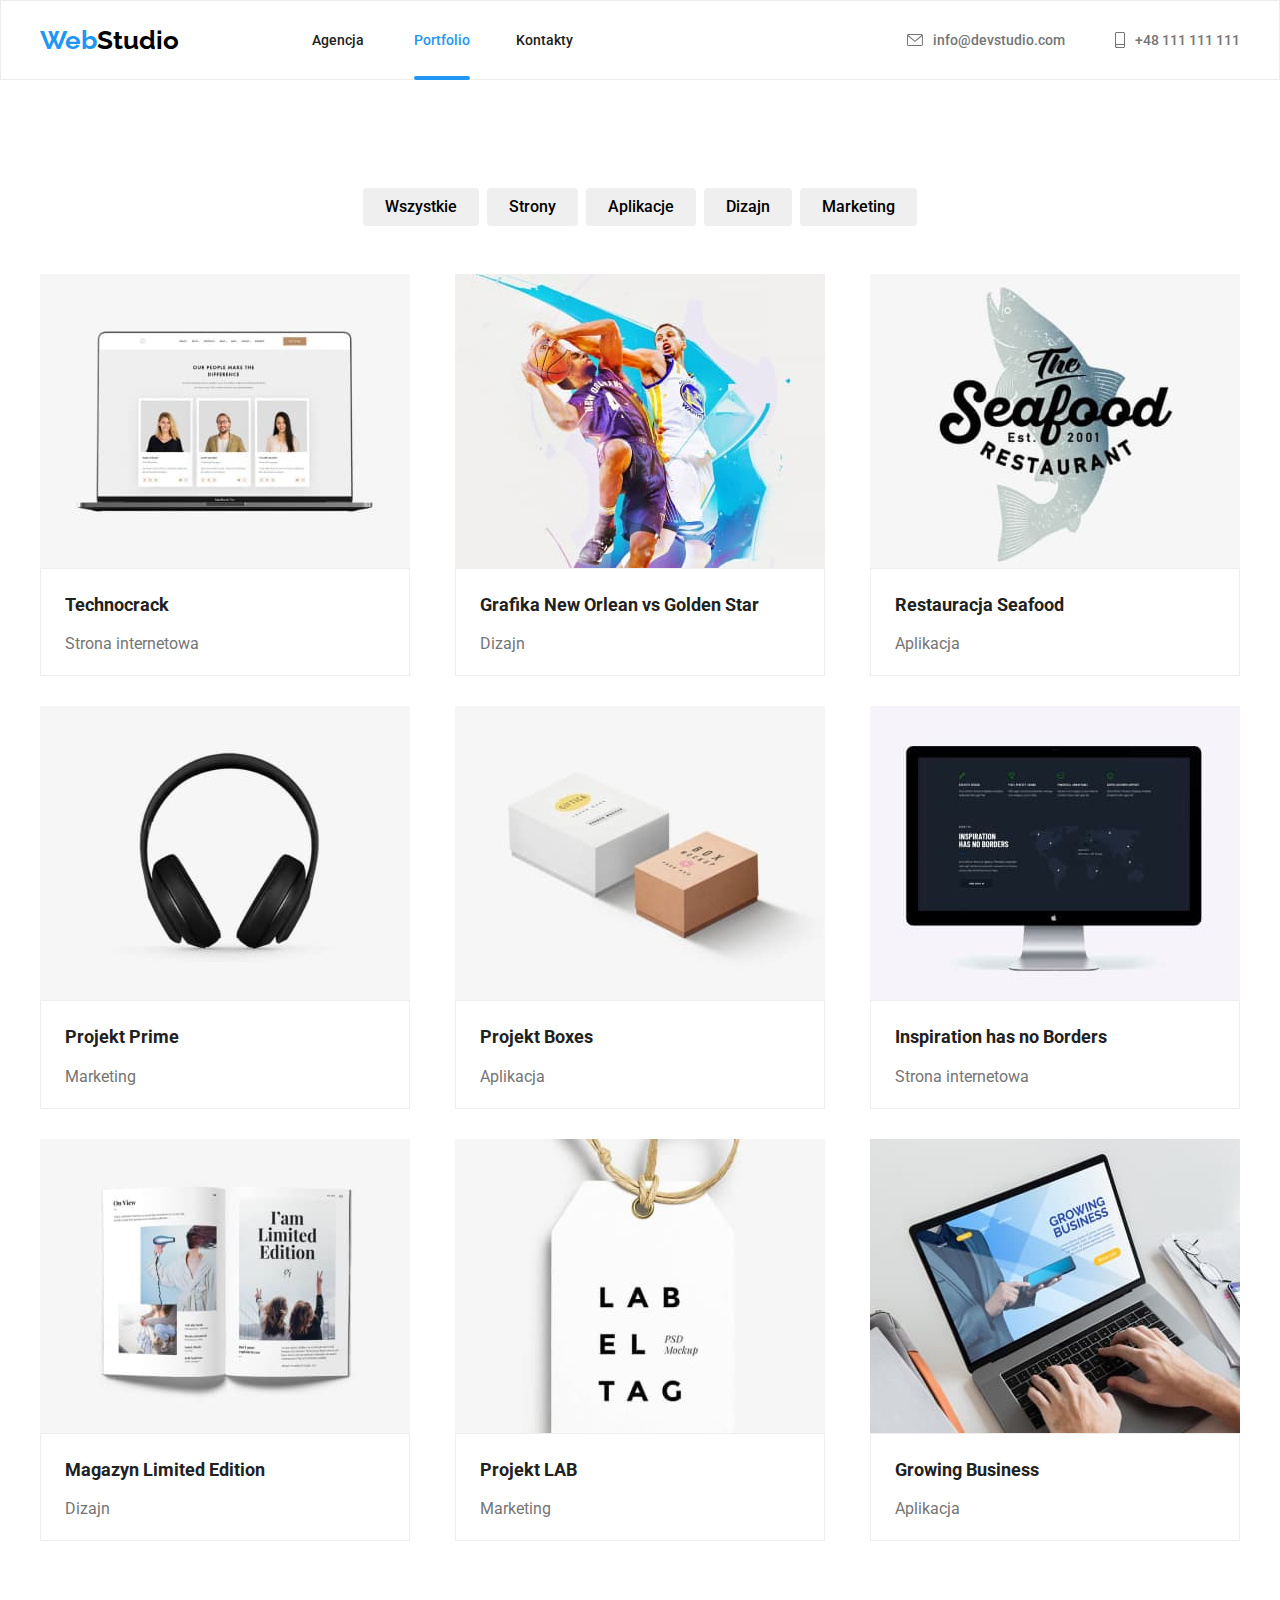
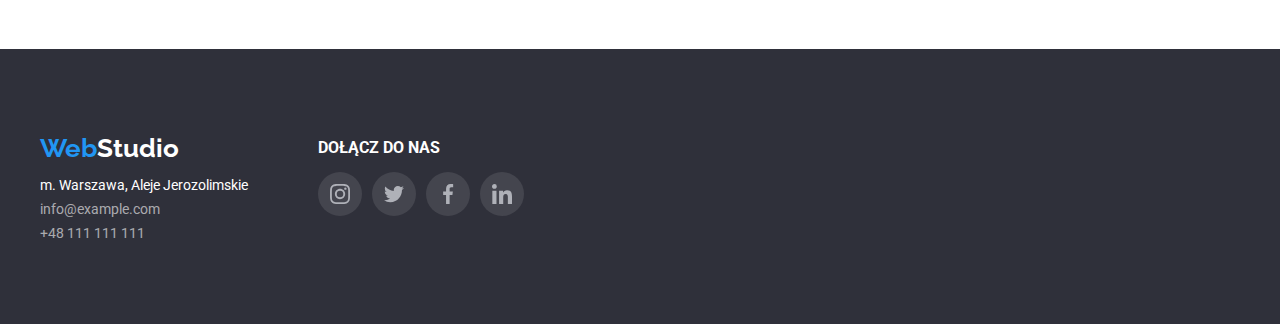
==== portfolio.html @ 08c07ef7 "pierwszy commit" ====
<!DOCTYPE html>
<html lang="pl">
  <head>
    <meta charset="UTF-8" />
    <meta http-equiv="X-UA-Compatible" content="IE=edge" />
    <meta name="viewport" content="width=device-width, initial-scale=1.0" />
    <title>Zadanie domowe #6</title>
    <link rel="preconnect" href="https://fonts.googleapis.com" />
    <link rel="preconnect" href="https://fonts.gstatic.com" crossorigin />
    <link
      href="https://fonts.googleapis.com/css2?family=Raleway:wght@700&family=Roboto:wght@400;500;700;900&display=swap"
      rel="stylesheet" />
    <link href="css/modern-normalize.css" rel="stylesheet" />
    <link href="css/styles.css" rel="stylesheet" />
  </head>

  <body>
    <header class="menu">
      <!--Menu-->
      <div class="container">
        <section class="spacing-header">
          <nav>
            <a class="website-logo" href="index.html">
              <span class="brand-color-logo">Web</span>Studio</a
            >
            <ul class="navigation-list">
              <li class="nav-list-item">
                <a class="nav-link" href="index.html">Agencja</a>
              </li>
              <li class="nav-list-item">
                <a class="nav-link current" href="portfolio.html">Portfolio</a>
              </li>
              <li class="nav-list-item">
                <a class="nav-link" href="#">Kontakty</a>
              </li>
            </ul>
          </nav>
          <ul class="header-contact">
            <li class="header-contact-item">
              <a class="info-header" href="mailto:info@devstudio.com"
                ><svg class="icon-header" width="16" height="12">
                  <use href="images/icons.svg#icon-envelope"></use></svg
                >info@devstudio.com</a
              >
            </li>
            <li class="header-contact-item">
              <a class="info-header" href="tel:+48111111111"
                ><svg class="icon-header" width="10" height="16">
                  <use href="images/icons.svg#icon-smartphone"></use></svg
                >+48 111 111 111</a
              >
            </li>
          </ul>
        </section>
      </div>
    </header>
    <main class="background-main">
      <!--Portfolio-->
      <div class="section">
        <div class="container">
          <div>
            <ul class="spacing-portfolio-select">
              <li>
                <button class="portfolio-select" type="button">
                  Wszystkie
                </button>
              </li>
              <li>
                <button class="portfolio-select" type="button">Strony</button>
              </li>
              <li>
                <button class="portfolio-select" type="button">
                  Aplikacje
                </button>
              </li>
              <li>
                <button class="portfolio-select" type="button">Dizajn</button>
              </li>
              <li>
                <button class="portfolio-select" type="button">
                  Marketing
                </button>
              </li>
            </ul>
          </div>
          <section>
            <ul class="spacing-portfolio-main">
              <li class="portfolio-main-item">
                <div class="overlay">
                  <p>
                    Technocrack jest popularną platformą wykorzystywaną do
                    rozpowszechniania koronawirusa. Firmy wykorzystują tę
                    platformę do celów szpiegowskich i ataków na
                    niezabezpieczone serwery konkurencji
                  </p>
                </div>
                <img
                  src="images/everything/technocrack.jpg"
                  alt="laptop displaying a website"
                  width="370"
                  height="294" />
                <div class="portfolio-description">
                  <h3 class="portfolio-name">Technocrack</h3>
                  <p class="portfolio-type">Strona internetowa</p>
                </div>
              </li>
              <li class="portfolio-main-item">
                <div class="overlay">
                  <p>
                    Technocrack jest popularną platformą wykorzystywaną do
                    rozpowszechniania koronawirusa. Firmy wykorzystują tę
                    platformę do celów szpiegowskich i ataków na
                    niezabezpieczone serwery konkurencji
                  </p>
                </div>
                <img
                  src="images/everything/new-orlean-vs-golden-star.jpg"
                  alt="two basketball players"
                  width="370"
                  height="294" />
                <div class="portfolio-description">
                  <h3 class="portfolio-name">
                    Grafika New Orlean vs Golden Star
                  </h3>
                  <p class="portfolio-type">Dizajn</p>
                </div>
              </li>
              <li class="portfolio-main-item">
                <div class="overlay">
                  <p>
                    Technocrack jest popularną platformą wykorzystywaną do
                    rozpowszechniania koronawirusa. Firmy wykorzystują tę
                    platformę do celów szpiegowskich i ataków na
                    niezabezpieczone serwery konkurencji
                  </p>
                </div>
                <img
                  src="images/everything/seafood.jpg"
                  alt="logo on top of a fish"
                  width="370"
                  height="294" />
                <div class="portfolio-description">
                  <h3 class="portfolio-name">Restauracja Seafood</h3>
                  <p class="portfolio-type">Aplikacja</p>
                </div>
              </li>
              <li class="portfolio-main-item">
                <div class="overlay">
                  <p>
                    Technocrack jest popularną platformą wykorzystywaną do
                    rozpowszechniania koronawirusa. Firmy wykorzystują tę
                    platformę do celów szpiegowskich i ataków na
                    niezabezpieczone serwery konkurencji
                  </p>
                </div>
                <img
                  src="images/everything/prime.jpg"
                  alt="black headphones"
                  width="370"
                  height="294" />
                <div class="portfolio-description">
                  <h3 class="portfolio-name">Projekt Prime</h3>
                  <p class="portfolio-type">Marketing</p>
                </div>
              </li>
              <li class="portfolio-main-item">
                <div class="overlay">
                  <p>
                    Technocrack jest popularną platformą wykorzystywaną do
                    rozpowszechniania koronawirusa. Firmy wykorzystują tę
                    platformę do celów szpiegowskich i ataków na
                    niezabezpieczone serwery konkurencji
                  </p>
                </div>
                <img
                  src="images/everything/boxes.jpg"
                  alt="white and brown box"
                  width="370"
                  height="294" />
                <div class="portfolio-description">
                  <h3 class="portfolio-name">Projekt Boxes</h3>
                  <p class="portfolio-type">Aplikacja</p>
                </div>
              </li>
              <li class="portfolio-main-item">
                <div class="overlay">
                  <p>
                    Technocrack jest popularną platformą wykorzystywaną do
                    rozpowszechniania koronawirusa. Firmy wykorzystują tę
                    platformę do celów szpiegowskich i ataków na
                    niezabezpieczone serwery konkurencji
                  </p>
                </div>
                <img
                  src="images/everything/inspiration-has-no-borders.jpg"
                  alt="monitor displaying a website"
                  width="370"
                  height="294" />
                <div class="portfolio-description">
                  <h3 class="portfolio-name">Inspiration has no Borders</h3>
                  <p class="portfolio-type">Strona internetowa</p>
                </div>
              </li>
              <li class="portfolio-main-item">
                <div class="overlay">
                  <p>
                    Technocrack jest popularną platformą wykorzystywaną do
                    rozpowszechniania koronawirusa. Firmy wykorzystują tę
                    platformę do celów szpiegowskich i ataków na
                    niezabezpieczone serwery konkurencji
                  </p>
                </div>
                <img
                  src="images/everything/limited-Edition.jpg"
                  alt="opened magazine"
                  width="370"
                  height="294" />
                <div class="portfolio-description">
                  <h3 class="portfolio-name">Magazyn Limited Edition</h3>
                  <p class="portfolio-type">Dizajn</p>
                </div>
              </li>
              <li class="portfolio-main-item">
                <div class="overlay">
                  <p>
                    Technocrack jest popularną platformą wykorzystywaną do
                    rozpowszechniania koronawirusa. Firmy wykorzystują tę
                    platformę do celów szpiegowskich i ataków na
                    niezabezpieczone serwery konkurencji
                  </p>
                </div>
                <img
                  src="images/everything/lab.jpg"
                  alt="large wide tag"
                  width="370"
                  height="294" />
                <div class="portfolio-description">
                  <h3 class="portfolio-name">Projekt LAB</h3>
                  <p class="portfolio-type">Marketing</p>
                </div>
              </li>
              <li class="portfolio-main-item">
                <div class="overlay">
                  <p>
                    Technocrack jest popularną platformą wykorzystywaną do
                    rozpowszechniania koronawirusa. Firmy wykorzystują tę
                    platformę do celów szpiegowskich i ataków na
                    niezabezpieczone serwery konkurencji
                  </p>
                </div>
                <img
                  src="images/everything/growing-business.jpg"
                  alt="hands writing on a laptop"
                  width="370"
                  height="294" />
                <div class="portfolio-description">
                  <h3 class="portfolio-name">Growing Business</h3>
                  <p class="portfolio-type">Aplikacja</p>
                </div>
              </li>
            </ul>
          </section>
        </div>
      </div>
    </main>

    <footer class="background-footer">
      <div class="container wrapper">
        <!--Dane kontaktowe, wstawiłem podkreślenie do maila jako że w naszej wersji szablonu z Figmy jest on obecny, ale widziałem w pokazywanej na wykładzie wersji go nie ma-->
        <address>
          <ul class="spacing-footer">
            <li>
              <a href="index.html" class="website-logo-footer">
                <span class="brand-color-logo">Web</span
                ><span class="alternate-logo-color">Studio</span></a
              >
            </li>
            <li>
              <a
                class="info-footer-location"
                href="https://goo.gl/maps/Q5S3VX1AJdWTQytPA"
                target="_blank"
                >m. Warszawa, Aleje Jerozolimskie</a
              >
            </li>
            <li>
              <a class="info-footer" href="mailto:info@example.com"
                >info@example.com</a
              >
            </li>
            <li>
              <a class="info-footer" href="tel:+48111111111">+48 111 111 111</a>
            </li>
          </ul>
        </address>
        <div class="social-media-list-footer">
          <h3 class="join-us">Dołącz do nas</h3>
          <ul class="social-media-list-items">
            <li class="social-media-item-footer">
              <svg class="social-media-icon" width="20" height="20">
                <use href="images/icons.svg#icon-instagram"></use>
              </svg>
            </li>
            <li class="social-media-item-footer">
              <svg class="social-media-icon" width="20" height="20">
                <use href="images/icons.svg#icon-twitter"></use>
              </svg>
            </li>
            <li class="social-media-item-footer">
              <svg class="social-media-icon" width="20" height="20">
                <use href="images/icons.svg#icon-facebook"></use>
              </svg>
            </li>
            <li class="social-media-item-footer">
              <svg class="social-media-icon" width="20" height="20">
                <use href="images/icons.svg#icon-linkedin"></use>
              </svg>
            </li>
          </ul>
        </div>
      </div>
    </footer>
  </body>
</html>
---- css/styles.css ----
* {
  box-sizing: border-box;
}
/*To zadanie było czystym chaosem. O ile efekt osiągnałem to mam wątpliwości co do zastonowanej do niego medody*/
:root {
  /*Nie wpisałem tu kolorów białego i czarnego jako, że się je szybciej wpisuje niż pozostałe i pojawiają się tylko kilka razy na całej stronie. Czy lepiej jednak wpisywać tu każdy kolor?*/
  --brand-color: rgb(33, 150, 243, 100%);
  --brand-color-opaque: rgb(33, 150, 243, 90%);
  --text-color: rgb(33, 33, 33, 100%);
  --background-color: rgb(47, 48, 58, 100%);
  --hero-background: rgb(47, 48, 58, 40%);
  --info-color: rgb(117, 117, 117, 100%);
  --info-footer-color: rgb(255, 255, 255, 60%);
  --group-color: rgb(245, 244, 250, 100%);
  --icon-color: rgb(175, 177, 184, 100%);
  --transition-delay: cubic-bezier(0.4, 0, 0.2, 1) 250ms;
  --animation: YouSpinMeRoundNow 4s cubic-bezier(0.4, 0, 0.2, 1) 250ms 1 both;
}
body {
  font-family: "Roboto", sans-serif;
  color: var(--text-color);
  font-size: 14px;
  background-color: #e5e5e5;
  margin: 0;
  padding: 0;
}

li {
  list-style: none;
}
.section {
  padding-top: 94px;
  padding-bottom: 94px;
}
/*W kryteriach jest napisane że ma być 1200px, ale na stronie jest 1170px.
To sprawia że trzeba brać poprawkę na wszystkie poziome marginy, bo inaczej elementy na
stronie nie ułożą się tak jak trzeba.*/
.container {
  width: 1200px;
  margin: auto;
}
/*Logo WebStudio*/
.website-logo {
  font-family: "Raleway", sans-serif;
  font-size: 26px;
  font-weight: 700;
  line-height: 1.95;
  color: black;
  text-decoration: none;
  margin-right: 93px;
  transition: var(--transition-delay);
}
.website-logo-footer {
  font-family: "Raleway", sans-serif;
  font-size: 26px;
  font-weight: 700;
  line-height: 1.95;
  color: black;
  text-decoration: none;
  font-style: normal;
  transition: var(--transition-delay);
}
.alternate-logo-color {
  color: white;
}
.brand-color-logo {
  color: var(--brand-color);
}
/*Header*/
.menu {
  height: 80px;
  border: #ececec 1px solid;
  background-color: white;
  display: flex;
  align-items: center;
}
nav {
  display: inline-flex;
  align-items: center;
}
.spacing-header {
  display: flex;
  align-items: center;
  justify-content: space-between;
}
.navigation-list {
  display: inline-flex;
}
.nav-list-item {
  padding-right: 46px;
  display: inline-flex;
}
.nav-list-item:last-child {
  padding-right: 0;
}
.nav-link {
  font-weight: 500;
  text-decoration: none;
  color: var(--text-color);
}
.header-contact {
  display: inline-flex;
}
.header-contact-item {
  display: inline-flex;
}
/*Autosprawdzanie wywala błąd jak pisze się currentcolor zamiast currentColor, ale ma być bez wielkich liter, a VSC też domyślnie proponuje z małej litery*/
.icon-header {
  margin-right: 10px;
  --color1: currentcolor;
  --color2: currentcolor;
}

header section ul li:first-child {
  padding-right: 50px;
}

.info-header {
  color: var(--info-color);
  text-decoration: none;
  font-weight: 500;
  line-height: 1.5;
  height: 16px;
  display: inline-flex;
  align-items: center;
}

.hero-header {
  font-size: 44px;
  font-weight: 900;
  letter-spacing: 2.5px;
  line-height: 1.36;
  color: white;
  margin-left: 252px;
  margin-right: 252px;

  text-transform: uppercase;
  /*Z uwagi na to że container w figmie jest odrobinę mniejszy, nie jestem w stanie wycentrować elementów przy wykorzystaniu tych samych wartości marginesów.*/
}
.hero-select {
  font-weight: 700;
  font-size: 16px;
  line-height: 1.88;
  cursor: pointer;
  width: 200px;
  height: 50px;
  border: none;
  border-radius: 4px;
  transition: var(--transition-delay);
}

.hero-background {
  background: linear-gradient(rgba(47, 48, 58, 0.4), rgba(47, 48, 58, 0.4)),
    url(../images/herobackground/effectivesolutions.jpg);
  background-size: cover;
  height: 600px;
  display: flex;
  align-items: center;
}

.hero-spacing {
  text-align: center;
}
/*Nie byłem pewien jak sprawić by logo na dole po najechaniu zmieniało kolor na niebieski oraz zachowało swój biały kolor bez nadawania mu osobnej klasy */
a:hover,
a:focus,
a:active,
.website-logo:hover,
.website-logo:focus,
.website-logo:active,
.alternate-logo-color:hover,
.alternate-logo-color:focus,
.alternate-logo-color:active {
  color: var(--brand-color);
  transition: var(--transition-delay);
}
.current {
  color: var(--brand-color);
  position: relative;
}
.current::after {
  display: block;
  content: "";
  position: absolute;
  top: 44px;
  width: 100%;
  height: 4px;
  border-radius: 2px;
  background-color: var(--brand-color);
}
/*Przyciski*/
button:hover,
button:focus,
button:active {
  background-color: var(--brand-color);
  color: white;
  transition: var(--transition-delay);
}

.social-media-item:hover,
.social-media-item:focus,
.social-media-item-footer:hover,
.social-media-item-footer:focus,
.social-media-item-footer:active {
  border-radius: 50%;
  --color4: white;
  background-color: var(--brand-color);
  cursor: pointer;
  transition: var(--transition-delay);
}
.social-media-item:active {
  filter: drop-shadow(0px 4px 4px rgba(0, 0, 0, 0.25));
  background-color: white;
  --color4: var(--icon-color);
  border-radius: 50%;
}
.our-clients-icon:hover,
.our-clients-icon:focus,
.our-clients-icon:active {
  --color2: var(--brand-color);
  --color4: var(--brand-color);
  border-color: var(--brand-color);
  cursor: pointer;
  transition: var(--transition-delay);
}
.portfolio-select:hover,
.portfolio-select:focus,
.portfolio-select:active {
  box-shadow: 0px 3px 1px rgba(0, 0, 0, 0.1), 0px 1px 2px rgba(0, 0, 0, 0.08),
    0px 2px 2px rgba(0, 0, 0, 0.12);
  border-radius: 4px;
  transition: var(--transition-delay);
}
.portfolio-main-item:hover,
.portfolio-main-item:focus,
.portfolio-main-item:active {
  box-shadow: 0px 1px 1px rgba(0, 0, 0, 0.12), 0px 4px 4px rgba(0, 0, 0, 0.06),
    1px 4px 6px rgba(0, 0, 0, 0.16);
  cursor: pointer;
  transition: var(--transition-delay);
}
.overlay {
  position: absolute;
  width: 370px;
  height: 294px;
  background-color: var(--brand-color-opaque);
  font-size: 18px;
  color: white;
  line-height: 1.33;
  padding: 49px 45px 49px 24px;
  transition: var(--transition-delay);
  transform: translateY(
    100%
  ); /*Nie wiem czemu ustawiając na 100%, element minimalnie wystaje... a przynajmniej tak było, zmieniłem z powrotem na 100 i już tego nie ma. Nie mam pojęcia dlaczego.*/
}
.portfolio-main-item:hover .overlay,
.portfolio-main-item:focus .overlay,
.portfolio-main-item:active .overlay {
  transform: translateY(0);
  transition: var(--transition-delay);
}
/*Main*/
.background-main {
  background-color: white;
}
.spacing-portfolio-select {
  display: flex;
  justify-content: center;
  padding: 0;
}
.group-item {
  padding: 25px 100px 25px 100px;
  background-color: var(--group-color);
  width: 270px;
  height: 120px;
}
.portfolio-select {
  font-size: 16px;
  font-weight: 500;
  line-height: 1.62;
  cursor: pointer;
  margin-right: 8px;
  margin-bottom: 34px;
  height: 38px;
  padding: 6px 22px;
  border: none;
  border-radius: 4px;
  transition: var(--transition-delay);
}
li:last-child button {
  margin: 0;
}
.spacing-portfolio-main {
  display: flex;
  flex-wrap: wrap;
  justify-content: space-between;
  padding: 0;
}
.portfolio-description {
  padding-left: 24px;
  border: 1px solid #eeeeee;
  position: relative;
  z-index: 1;
  background-color: white;
}
.portfolio-name {
  font-size: 18px;
  font-weight: 700;
  line-height: 2;
  margin-bottom: 0.4rem;
}
.portfolio-type {
  color: var(--info-color);
  font-size: 16px;
  line-height: 1.88;
  margin-top: 0.4rem;
}
.portfolio-main-item {
  margin-bottom: 30px;
  display: grid;
  position: relative;
  overflow: hidden;
}
.portfolio-main-item:nth-child(n + 7) {
  margin-bottom: 0px;
}
.section-lorem {
  display: grid;
  padding-top: 94px;
}
.spacing-main-abilities {
  display: flex;
  justify-content: space-between;
  padding: 0;
}
.abilities-box {
  width: 270px;
  margin-right: 30px;
}
.abilities-box:last-child {
  margin-right: 0;
}
.abilities-name {
  font-weight: 700;
  text-transform: uppercase;
}
.abilities-description {
  line-height: 1.71;
  color: var(--info-color);
  width: 95%;
}
.job-title {
  font-size: 36px;
  font-weight: 700;
  line-height: 1.13;
  text-align: center;
}
.job-example {
  display: flex;
  justify-content: space-between;
  margin-top: 50px;
  gap: 30px;
  padding: 0;
}
.job-item {
  width: 370px;
  height: 294px;
  position: relative;
}
.job-list-item {
  position: absolute;
  display: flex;
  justify-content: center;
  align-items: center;
  bottom: 0%;
  height: 70px;
  width: 370px;
  background-color: rgba(47, 48, 58, 80%);
  font-weight: 700;
  color: white;
  text-transform: uppercase;
}

.team-name {
  font-weight: 500;
  font-size: 16px;
  line-height: 1.2;
  padding-top:7px;
  font-style: medium;
}
.team-job {
  font-size: 16px;
  color: var(--info-color);
}
.team-description {
  font-size: 16px;
  color: var(--info-color);
  line-height: 1.2;
}
.our-team-background {
  background-color: #f5f4fa;
  border: 1px #f5f4fa solid;
  text-align: center;
}
.our-team-photo {
  background-color: white;
  box-shadow: 0px 2px 1px 0px #00000033, 0px 1px 1px 0px #00000024,
    0px 1px 3px 0px #0000001f;

  border-radius: 0px 0px 4px 4px;
  height:428px;
}
.social-media-list {
  display: flex;
  justify-content: space-evenly;
  padding: 0;
  margin-left:30px;
  margin-right:30px;
}
.social-media-item {
  margin-bottom: 30px;
  height: 44px;
  width: 44px;
  border-radius: 50%;
  display: flex;
  align-items: center;
  justify-content: center;
  transition: var(--transition-delay);
}
.social-media-item:last-child {
  padding-right: 0;
}
.our-clients {
  background-color: white;
  display: flex;
  align-items: center;
}
.our-clients-list {
  display: flex;
  justify-content: space-between;
  margin-top: 50px;
  padding: 0;
}
.our-clients-icon {
  width: 170px;
  height: 92px;
  border: 1px solid rgba(175, 177, 184, 1);
  border-radius: 4px;
  display: flex;
  justify-content: center;
  align-items: center;
  transition: var(--transition-delay);
}

/*Footer*/
.spacing-footer {
  padding-top: 60px;
  padding-left: 0;
}
.background-footer {
  background-color: var(--background-color);
  display: flex;
}
.wrapper {
  display: flex;
  flex-wrap: wrap;
}

.info-footer {
  color: var(--info-footer-color);
  text-decoration: none;
  line-height: 1.71;
  font-style: normal;
  transition: var(--transition-delay);
}

.info-footer-location {
  text-decoration: none;
  line-height: 1.71;
  color: white;
  font-style: normal;
  transition: var(--transition-delay);
}
.social-media-list-footer {
  width: 206px;
  height: 80px;
  margin-top: 95px;
  margin-bottom: 100px;
  display: flex;
  flex-direction: column;
  justify-content: center;
  margin-left: 70px;
  transition: var(--transition-delay);
}
.social-media-list-items {
  display: flex;
  padding-left: 0;
  justify-content: space-between;
}
.social-media-list-items:last-child {
  padding-right: 0;
}
.social-media-item-footer {
  height: 44px;
  width: 44px;
  display: flex;
  align-items: center;
  justify-content: center;
  border-radius: 50%;
  background-color: rgba(255, 255, 255, 10%);
}
.social-media-item-footer:last-child {
  padding-right: 0;
}
.join-us {
  font-weight: 700;
  color: white;
  margin: 0;
  text-transform: uppercase;
}
/*Modal*/
.backdrop {
  position: fixed;
  left: 0;
  top: 0;
  width: 100%;
  height: 100%;
  background-color: rgba(0, 0, 0, 0.2);
  visibility: visible;
  opacity: 1;
  /* animation: FadeIn 4s ease-in-out; */
  transition-property: opacity, visibility;
  transition: var(--transition-delay);
}
.backdrop:active {
  animation: none;
}

.modal {
  position: absolute;
  top: 50%;
  left: 50%;
  transform: translate(-50%, -50%);
  width: 528px;
  min-height: 581px;
  background-color: white;
  border-radius: 4px;
  transition: var(--transition-delay);
  /* animation: var(--animation); */
  box-shadow: 0 2px 1px 0 rgba(0, 0, 0, 0.2), 0 1px 1px 0 rgba(0, 0, 0, 0.14),
    0 1px 3px 0 rgba(0, 0, 0, 0.12);
}

.modal:active {
  animation: none;
}
@keyframes YouSpinMeRoundNow {
  33% {
    top: 80%;
    left: 80%;
    rotate: 720deg;
    scale: 0.2;
    opacity: 0.2;
    background-color: black;
  }
  66% {
    top: 20%;
    left: 20%;
    rotate: 1440deg;
    scale: 0.4;
    opacity: 0.4;
    background-color: grey;
  }
  100% {
    left: 50%;
    top: 50%;
    rotate: 2160deg;
    scale: 1;
    opacity: 1;
  }
}
@keyframes FadeIn {
  33% {
    opacity: 0.2;
    scale: 0.3;
  }
  66% {
    opacity: 0.4;
    scale: 0.5;
  }
  100% {
    opacity: 1;
    scale: 1;
  }
}
.close-btn {
  position: absolute;
  top: 8px;
  right: 8px;
  width: 30px;
  height: 30px;
  background-color: white;
  border: 1px solid rgba(0, 0, 0, 0.1);
  border-radius: 50%;
}
.close-btn:before,
.close-btn:after {
  content: "";
  width: 15px;
  height: 2px;
  background-color: black;
}

.close-btn::before {
  position: absolute;
  transform: rotate(45deg);
  left: 25%;
}
.close-btn::after {
  position: absolute;
  transform: rotate(-45deg);
  left: 25%;
}
.is-hidden {
  opacity: 0;
  visibility: hidden;
  pointer-events: none;
}
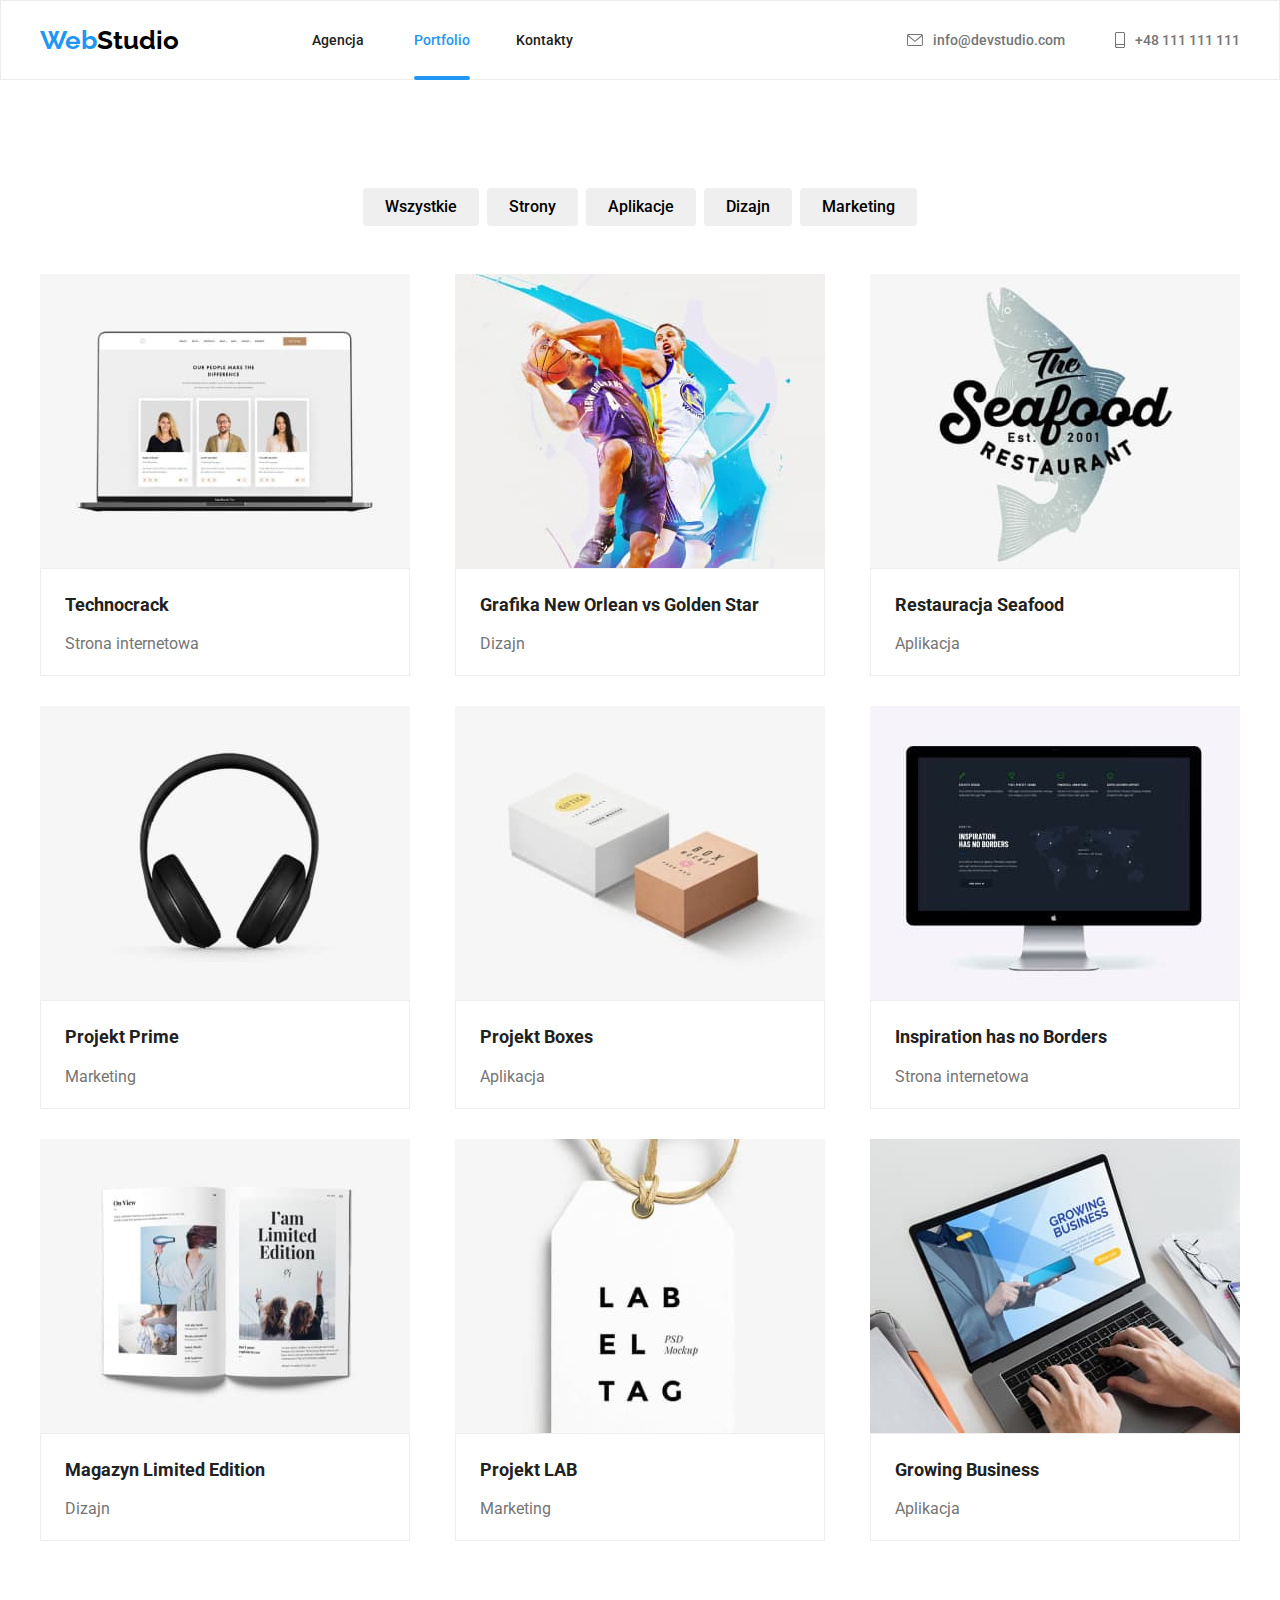
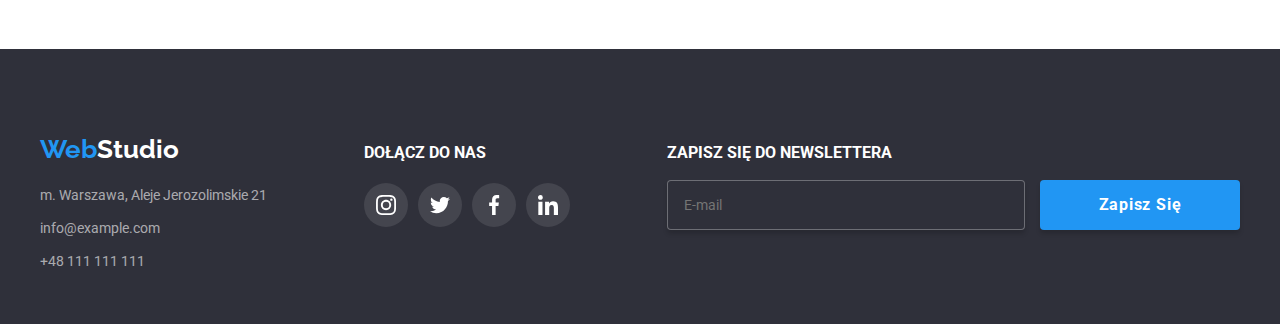
==== commit 2e49b805: "To było ciężkie, ale się udało" ====
--- a/portfolio.html
+++ b/portfolio.html
@@ -39,16 +39,11 @@
             <li class="header-contact-item">
               <a class="info-header" href="mailto:info@devstudio.com"
                 ><svg class="icon-header" width="16" height="12">
-                  <use href="images/icons.svg#icon-envelope"></use></svg
-                >info@devstudio.com</a
-              >
+                  <use href="images/icons.svg#icon-envelope"></use></svg>info@devstudio.com</a>
             </li>
             <li class="header-contact-item">
-              <a class="info-header" href="tel:+48111111111"
-                ><svg class="icon-header" width="10" height="16">
-                  <use href="images/icons.svg#icon-smartphone"></use></svg
-                >+48 111 111 111</a
-              >
+              <a class="info-header" href="tel:+48111111111"><svg class="icon-header" width="10" height="16">
+                  <use href="images/icons.svg#icon-smartphone"></use></svg>+48 111 111 111</a>
             </li>
           </ul>
         </section>
@@ -266,21 +261,21 @@
 
     <footer class="background-footer">
       <div class="container wrapper">
-        <!--Dane kontaktowe, wstawiłem podkreślenie do maila jako że w naszej wersji szablonu z Figmy jest on obecny, ale widziałem w pokazywanej na wykładzie wersji go nie ma-->
+        <!--Dane kontaktowe-->
         <address>
           <ul class="spacing-footer">
             <li>
-              <a href="index.html" class="website-logo-footer">
-                <span class="brand-color-logo">Web</span
+              <a href="index.html" class="website-logo-footer"
+                ><span class="brand-color-logo">Web</span
                 ><span class="alternate-logo-color">Studio</span></a
               >
             </li>
             <li>
               <a
-                class="info-footer-location"
+                class="info-footer"
                 href="https://goo.gl/maps/Q5S3VX1AJdWTQytPA"
-                target="_blank"
-                >m. Warszawa, Aleje Jerozolimskie</a
+                target="_blank">
+                m. Warszawa, Aleje Jerozolimskie 21</a
               >
             </li>
             <li>
@@ -318,6 +313,16 @@
             </li>
           </ul>
         </div>
+        
+        <form class="form-spacing">
+          <h3 class="sign-in">Zapisz się do newslettera</h3>
+        <label class="label-items">
+          <input class="input-item" type="email" placeholder="E-mail">
+          </label>
+        <button type="submit" class="sign-in-button">Zapisz Się</button>
+        </form>
+        
+        
       </div>
     </footer>
   </body>
--- a/css/styles.css
+++ b/css/styles.css
@@ -6,6 +6,8 @@
   /*Nie wpisałem tu kolorów białego i czarnego jako, że się je szybciej wpisuje niż pozostałe i pojawiają się tylko kilka razy na całej stronie. Czy lepiej jednak wpisywać tu każdy kolor?*/
   --brand-color: rgb(33, 150, 243, 100%);
   --brand-color-opaque: rgb(33, 150, 243, 90%);
+  --letter-color: rgb(255, 255, 255, 100%);
+  --main-background-color: rgb(255, 255, 255, 100%);
   --text-color: rgb(33, 33, 33, 100%);
   --background-color: rgb(47, 48, 58, 100%);
   --hero-background: rgb(47, 48, 58, 40%);
@@ -61,7 +63,7 @@
   transition: var(--transition-delay);
 }
 .alternate-logo-color {
-  color: white;
+  color: var(--letter-color);
 }
 .brand-color-logo {
   color: var(--brand-color);
@@ -70,7 +72,7 @@
 .menu {
   height: 80px;
   border: #ececec 1px solid;
-  background-color: white;
+  background-color: var(--main-background-color);
   display: flex;
   align-items: center;
 }
@@ -130,7 +132,7 @@
   font-weight: 900;
   letter-spacing: 2.5px;
   line-height: 1.36;
-  color: white;
+  color: var(--main-background-color);
   margin-left: 252px;
   margin-right: 252px;
 
@@ -193,15 +195,14 @@
 button:focus,
 button:active {
   background-color: var(--brand-color);
-  color: white;
+  color: var(--main-background-color);
   transition: var(--transition-delay);
 }
 
 .social-media-item:hover,
 .social-media-item:focus,
 .social-media-item-footer:hover,
-.social-media-item-footer:focus,
-.social-media-item-footer:active {
+.social-media-item-footer:focus {
   border-radius: 50%;
   --color4: white;
   background-color: var(--brand-color);
@@ -210,18 +211,24 @@
 }
 .social-media-item:active {
   filter: drop-shadow(0px 4px 4px rgba(0, 0, 0, 0.25));
-  background-color: white;
+  background-color: var(--main-background-color);
   --color4: var(--icon-color);
   border-radius: 50%;
 }
+.social-media-item-footer:active {
+  filter: drop-shadow(0px 4px 4px rgba(0, 0, 0, 0.25));
+  background-color: var(--main-background-color);
+  --color4: var(--background-color);
+  border-radius: 50%;
+}
 .our-clients-icon:hover,
 .our-clients-icon:focus,
-.our-clients-icon:active {
+.our-clients-icon:active{
   --color2: var(--brand-color);
   --color4: var(--brand-color);
   border-color: var(--brand-color);
   cursor: pointer;
-  transition: var(--transition-delay);
+  transition: var(--transition-delay) ;
 }
 .portfolio-select:hover,
 .portfolio-select:focus,
@@ -245,7 +252,7 @@
   height: 294px;
   background-color: var(--brand-color-opaque);
   font-size: 18px;
-  color: white;
+  color: var(--main-background-color);
   line-height: 1.33;
   padding: 49px 45px 49px 24px;
   transition: var(--transition-delay);
@@ -261,7 +268,7 @@
 }
 /*Main*/
 .background-main {
-  background-color: white;
+  background-color: var(--main-background-color);
 }
 .spacing-portfolio-select {
   display: flex;
@@ -301,7 +308,7 @@
   border: 1px solid #eeeeee;
   position: relative;
   z-index: 1;
-  background-color: white;
+  background-color: var(--main-background-color);
 }
 .portfolio-name {
   font-size: 18px;
@@ -377,7 +384,7 @@
   width: 370px;
   background-color: rgba(47, 48, 58, 80%);
   font-weight: 700;
-  color: white;
+  color: var(--letter-color);
   text-transform: uppercase;
 }
 
@@ -385,7 +392,7 @@
   font-weight: 500;
   font-size: 16px;
   line-height: 1.2;
-  padding-top:7px;
+  padding-top: 7px;
   font-style: medium;
 }
 .team-job {
@@ -403,19 +410,19 @@
   text-align: center;
 }
 .our-team-photo {
-  background-color: white;
+  background-color: var(--main-background-color);
   box-shadow: 0px 2px 1px 0px #00000033, 0px 1px 1px 0px #00000024,
     0px 1px 3px 0px #0000001f;
 
   border-radius: 0px 0px 4px 4px;
-  height:428px;
+  height: 428px;
 }
 .social-media-list {
   display: flex;
   justify-content: space-evenly;
   padding: 0;
-  margin-left:30px;
-  margin-right:30px;
+  margin-left: 30px;
+  margin-right: 30px;
 }
 .social-media-item {
   margin-bottom: 30px;
@@ -431,7 +438,7 @@
   padding-right: 0;
 }
 .our-clients {
-  background-color: white;
+  background-color: var(--main-background-color);
   display: flex;
   align-items: center;
 }
@@ -454,8 +461,11 @@
 
 /*Footer*/
 .spacing-footer {
-  padding-top: 60px;
-  padding-left: 0;
+  display: flex;
+  flex-direction: column;
+  justify-content: space-between;
+  gap: 9px;
+  padding: 0;
 }
 .background-footer {
   background-color: var(--background-color);
@@ -464,6 +474,9 @@
 .wrapper {
   display: flex;
   flex-wrap: wrap;
+  align-items: baseline;
+  justify-content: space-between;
+  vertical-align: baseline;
 }
 
 .info-footer {
@@ -477,7 +490,7 @@
 .info-footer-location {
   text-decoration: none;
   line-height: 1.71;
-  color: white;
+  color: var(--letter-color);
   font-style: normal;
   transition: var(--transition-delay);
 }
@@ -488,14 +501,15 @@
   margin-bottom: 100px;
   display: flex;
   flex-direction: column;
-  justify-content: center;
-  margin-left: 70px;
+  justify-content: baseline;
+
   transition: var(--transition-delay);
 }
 .social-media-list-items {
   display: flex;
   padding-left: 0;
   justify-content: space-between;
+  margin-top: 20px;
 }
 .social-media-list-items:last-child {
   padding-right: 0;
@@ -507,16 +521,74 @@
   align-items: center;
   justify-content: center;
   border-radius: 50%;
+  --color4: var(--letter-color);
   background-color: rgba(255, 255, 255, 10%);
 }
 .social-media-item-footer:last-child {
   padding-right: 0;
 }
+
 .join-us {
   font-weight: 700;
-  color: white;
+  color: var(--letter-color);
   margin: 0;
   text-transform: uppercase;
+}
+
+.label-items {
+  display: inline-flex;
+  padding-right: 12px;
+}
+.form-item:focus-within > svg {
+  color: var(--brand-color);
+  fill: var(--brand-color);
+  transition: var(--transition-delay);
+  
+}
+.input-box:focus-within {outline-color: var(--brand-color);
+transition: var(--transition-delay);}
+
+.input-item {
+  background-color: var(--background-color);
+  border: 1px solid rgba(255, 255, 255, 0.3);
+  border-radius: 4px;
+  box-shadow: 0px 4px 4px 0px rgba(0, 0, 0, 0.15);
+  width: 358px;
+  height: 50px;
+  padding: 15px 0 15px 16px;
+  color: var(--letter-color);
+}
+.sign-in {
+  color: var(--letter-color);
+  text-transform: uppercase;
+  font-weight: 700;
+}
+
+.sign-in-button {
+  width: 200px;
+  height: 50px;
+  color: var(--letter-color);
+  background-color: var(--brand-color);
+  cursor: pointer;
+  display: inline-flex;
+  justify-content: space-around;
+  align-items: center;
+  letter-spacing: 0.05em;
+  font-size: 16px;
+  line-height: 1.6;
+  font-weight: bold;
+  border-radius: 4px;
+  border: none;
+  box-shadow: 0px 4px 4px 0px rgba(0, 0, 0, 0.15);
+  padding: 0;
+}
+.sign-in-button:hover, .sign-in-button:focus, .sign-in-button:active 
+{scale:1.1;}
+.sign-in-text {
+  padding: 10px 24px 10px 42px;
+}
+.sign-in-icon {
+  margin-right: 28px;
 }
 /*Modal*/
 .backdrop {
@@ -526,8 +598,6 @@
   width: 100%;
   height: 100%;
   background-color: rgba(0, 0, 0, 0.2);
-  visibility: visible;
-  opacity: 1;
   /* animation: FadeIn 4s ease-in-out; */
   transition-property: opacity, visibility;
   transition: var(--transition-delay);
@@ -543,7 +613,7 @@
   transform: translate(-50%, -50%);
   width: 528px;
   min-height: 581px;
-  background-color: white;
+  background-color: var(--main-background-color);
   border-radius: 4px;
   transition: var(--transition-delay);
   /* animation: var(--animation); */
@@ -554,7 +624,115 @@
 .modal:active {
   animation: none;
 }
-@keyframes YouSpinMeRoundNow {
+.modal-header {
+  text-align: center;
+  margin-top: 40px;
+}
+.input-box {
+  width: 448px;
+  height: 40px;
+  border-radius: 4px;
+  border: 1px solid rgba(33, 33, 33, 0.2);
+  padding-left: 35px;
+  gap: 10px;
+  transition: var(--transition-delay);
+  
+}
+.input-box-name {
+  position: absolute;
+  top: 57%;
+  left: 15px;
+}
+.input-box-name:active,
+.input-box-phone:active,
+.input-box-email:active {
+  fill: currentcolor;
+}
+
+.input-box-phone {
+  position: absolute;
+  top: 57%;
+  left: 14.27px;
+}
+.input-box-email {
+  position: absolute;
+  top: 57%;
+  left: 13.5px;
+}
+.label-span {
+  margin-bottom: 4px;
+}
+
+.form-list {
+  display: flex;
+  flex-direction: column;
+  align-items: center;
+  gap: 10px;
+}
+.form-item {
+  display: inline-flex;
+  flex-direction: column;
+  color: var(--info-color);
+  position: relative;
+}
+.form-consent {
+  display: block;
+  position: relative;
+  cursor: pointer;
+  gap: 8px;
+  margin-top: 10px;
+  margin-bottom: 30px;
+  transition: var(--transition-delay)
+}
+.checkbox-size {
+  position: absolute;
+  opacity: 0;
+  cursor: pointer;
+  height: 0;
+  width: 0;
+}
+
+.vector-background {
+  position: absolute;
+  top: 0;
+  left: -25px;
+  width: 16px;
+  height: 15px;
+  visibility: hidden;
+  border-radius: 4px;
+}
+.vector-outline {
+  position: absolute;
+  top:0;
+  left: -25px;
+  width: 16px;
+  height: 15px;
+  }
+
+.checkbox-size:checked ~ .vector-background {
+  background-color: var(--brand-color);
+  border-color: var(--brand-color);
+ transition: var(--transition-delay);
+ visibility: visible;
+}
+.checkbox-size:checked ~ .vector-outline {
+ fill: var(--brand-color);
+  transition: var(--transition-delay);
+}
+
+.text-area-box {
+  width: 448px;
+  height: 120px;
+  border: 1px solid rgba(33, 33, 33, 0.2);
+  border-radius: 4px;
+  padding-top: 12px;
+  padding-left: 16px;
+  outline-color: var(--brand-color);
+  resize: none;
+}
+.consent-link {color: var(--brand-color);}
+
+/* @keyframes YouSpinMeRoundNow {
   33% {
     top: 80%;
     left: 80%;
@@ -592,14 +770,14 @@
     opacity: 1;
     scale: 1;
   }
-}
+} */
 .close-btn {
   position: absolute;
   top: 8px;
   right: 8px;
   width: 30px;
   height: 30px;
-  background-color: white;
+  background-color: var(--main-background-color);
   border: 1px solid rgba(0, 0, 0, 0.1);
   border-radius: 50%;
 }
